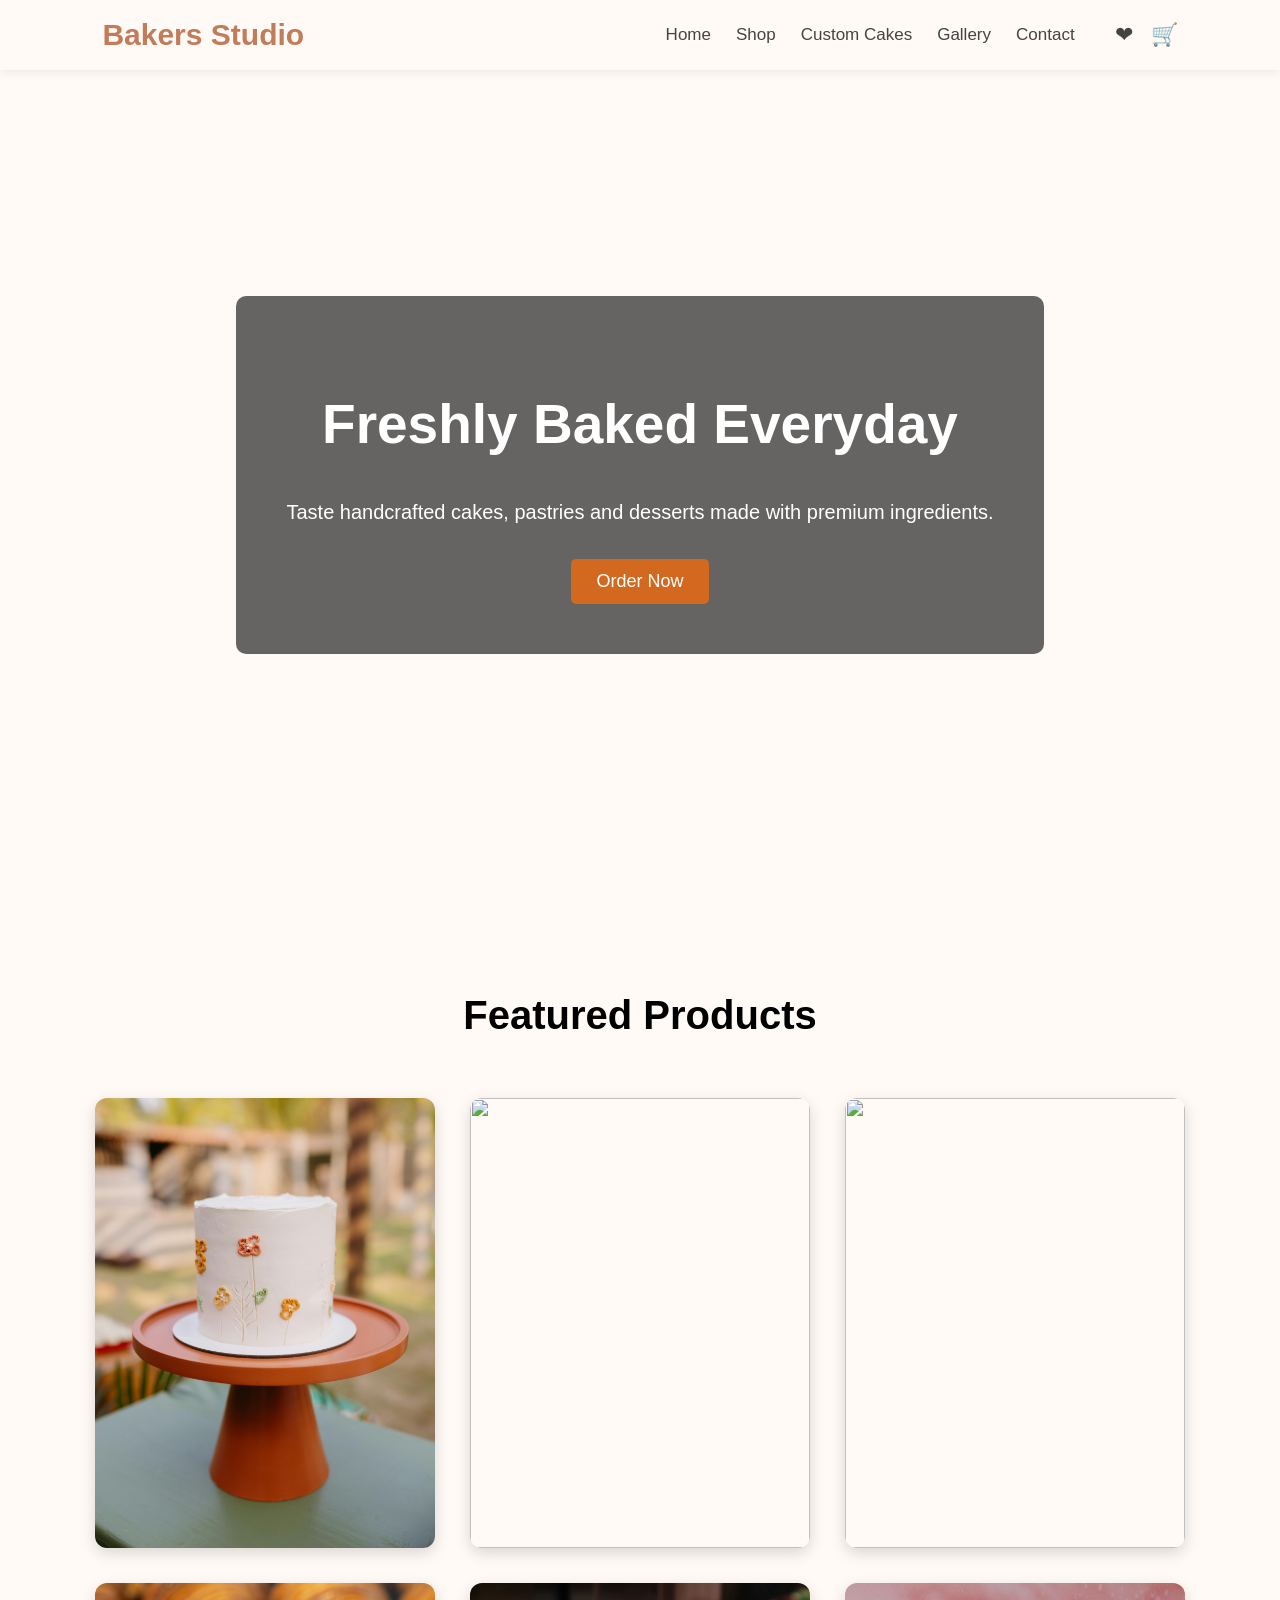
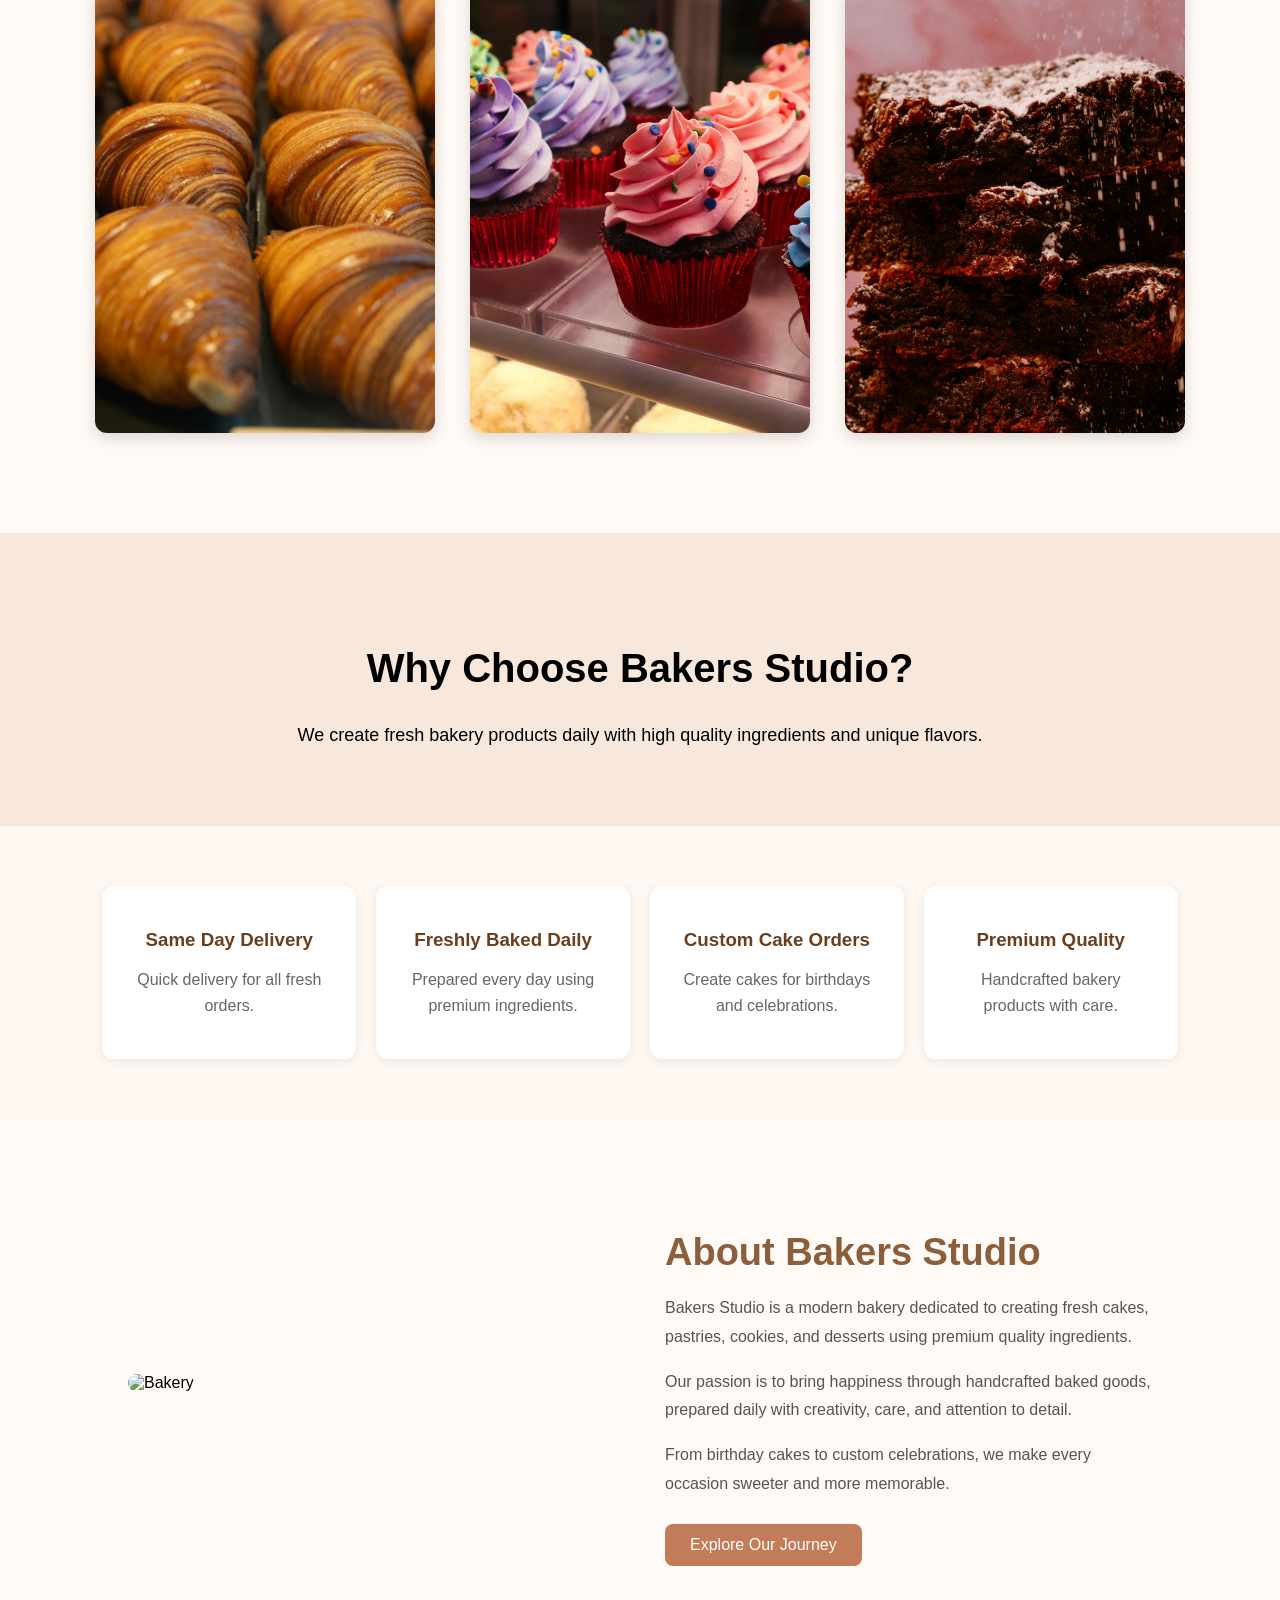
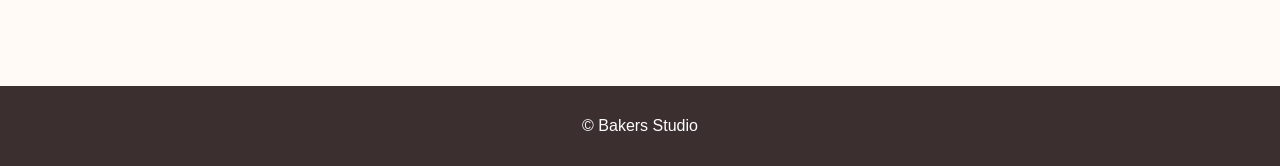
==== BakersStudio/index.html @ e4a7e6db "Move BakersStudio website into BakersStudio subfolder" ====
<!DOCTYPE html>
<html>

<head>
<meta name="viewport" content="width=device-width, initial-scale=1.0">
    <title>Bakers Studio</title>
    <link rel="stylesheet" href="style.css">
    <link rel="stylesheet" href="https://cdnjs.cloudflare.com/ajax/libs/font-awesome/6.5.1/css/all.min.css">
</head>

<body>

<header>

    <div class="logo">
        Bakers Studio
    </div>

    <nav>

        <a href="index.html">Home</a>

        <a href="products.html">Shop</a>

        <a href="customcake.html">Custom Cakes</a>

        <a href="gallery.html">Gallery</a>

        <a href="contact.html">Contact</a>

        <div class="nav-icons">

            <a href="wishlist.html">
                ❤
            </a>

            <a href="cart.html">
                🛒
            </a>

        </div>

    </nav>

</header>

<section class="hero">

    <div class="overlay">

        <h1>Freshly Baked Everyday</h1>

        <p>
            Taste handcrafted cakes, pastries and desserts
            made with premium ingredients.
        </p>

        <a href="contact.html" class="btn">Order Now</a>

    </div>

</section>

<section class="products">

    <h2>Featured Products</h2>

    <div class="product-container">

        <div class="card">
            <img src="images/cake.jpg">
            <h3>Chocolate Cake</h3>
            <p>Soft rich chocolate layered cake.</p>
        </div>

        <div class="card">
            <img src="images/pastry.jpg">
            <h3>Cheese Pastry</h3>
            <p>Fresh creamy cheese pastries.</p>
        </div>

        <div class="card">
            <img src="images/donut.jpg">
            <h3>Classic Donuts</h3>
            <p>Fresh glazed donuts every day.</p>
        </div>

        <div class="card">
            <img src="images/croissant.jpg">
            <h3>Butter Croissant</h3>
            <p>Fresh flaky french croissants.</p>
        </div>

        <div class="card">
            <img src="images/cupcake.jpg">
            <h3>Vanilla Cupcakes</h3>
            <p>Soft cupcakes with creamy frosting.</p>
        </div>

        <div class="card">
            <img src="images/brownie.jpg">
            <h3>Chocolate Brownies</h3>
            <p>Rich fudgy brownies with chocolate chips.</p>
        </div>

    </div>

</section>

<section class="about-section">

    <h2>Why Choose Bakers Studio?</h2>

    <p>
        We create fresh bakery products daily with
        high quality ingredients and unique flavors.
    </p>

</section>

<section class="features">

    <div class="feature-box">
        <h3>Same Day Delivery</h3>
        <p>Quick delivery for all fresh orders.</p>
    </div>

    <div class="feature-box">
        <h3>Freshly Baked Daily</h3>
        <p>Prepared every day using premium ingredients.</p>
    </div>

    <div class="feature-box">
        <h3>Custom Cake Orders</h3>
        <p>Create cakes for birthdays and celebrations.</p>
    </div>

    <div class="feature-box">
        <h3>Premium Quality</h3>
        <p>Handcrafted bakery products with care.</p>
    </div>

</section>

<section class="home-about">

    <div class="home-about-image">
        <img src="images/bakery.jpg" alt="Bakery">
    </div>

    <div class="home-about-content">

        <h2>About Bakers Studio</h2>

        <p>
            Bakers Studio is a modern bakery dedicated to creating fresh cakes,
            pastries, cookies, and desserts using premium quality ingredients.
        </p>

        <p>
            Our passion is to bring happiness through handcrafted baked goods,
            prepared daily with creativity, care, and attention to detail.
        </p>

        <p>
            From birthday cakes to custom celebrations, we make every occasion
            sweeter and more memorable.
        </p>

        <a href="about.html" class="about-btn">
    Explore Our Journey
</a>

    </div>

</section>

<footer>

    <p>© Bakers Studio</p>

</footer>

</body>
</html>
---- BakersStudio/style.css ----
body{
    margin:0;
    font-family:Arial,sans-serif;
    background:#fffaf5;
}

header{
    display:flex;
    justify-content:space-between;
    align-items:center;
    padding:18px 8%;
    background:#fffaf5;
    box-shadow:0 2px 10px rgba(0,0,0,0.08);
    position:sticky;
    top:0;
    z-index:1000;
}

.logo{
    font-size:30px;
    font-weight:bold;
    color:#c27c5a;
}

nav{
    display:flex;
    align-items:center;
    gap:25px;
}

nav a{
    text-decoration:none;
    color:#444;
    font-size:17px;
    font-weight:500;
    transition:0.3s;
}

nav a:hover{
    color:#c27c5a;
}

.nav-icons{
    display:flex;
    align-items:center;
    gap:18px;
    margin-left:15px;
}

.nav-icons a{
    font-size:22px;
}

.nav-icons a:hover{
    transform:scale(1.15);
}

.hero{
    background:url("images/bakery.jpg");
    background-size:cover;
    background-position:center;
    height:90vh;
    display:flex;
    justify-content:center;
    align-items:center;
}

.overlay{
    background:rgba(0,0,0,0.6);
    padding:50px;
    text-align:center;
    color:white;
    border-radius:10px;
}

.overlay h1{
    font-size:55px;
}

.overlay p{
    font-size:20px;
}

.btn{
    display:inline-block;
    padding:12px 25px;
    background:#d2691e;
    color:white;
    text-decoration:none;
    font-size:18px;
    border-radius:5px;
    margin-top:15px;
    transition:0.3s;
}

.btn:hover{
    background:#a0522d;
}

.about-btn{
    display:inline-block;
    margin-top:10px;
    padding:12px 25px;
    background:#c27c5a;
    color:white;
    text-decoration:none;
    border-radius:8px;
    transition:0.3s;
}

.about-btn:hover{
    background:#a86444;
}

.cart-btn{
    background:#6b3f1d;
    color:white;
    border:none;
    padding:10px 15px;
    border-radius:5px;
    cursor:pointer;
    margin-top:10px;
}

.cart-btn:hover{
    background:#8b5a2b;
}

.wish-btn{
    background:#f4f4f4;
    color:#333;
    border:none;
    padding:10px 15px;
    border-radius:5px;
    cursor:pointer;
    margin-top:10px;
    margin-left:5px;
}

.wish-btn:hover{
    background:#ddd;
}

.products{
    padding:80px 40px;
    text-align:center;
}

.products h2{
    font-size:40px;
    margin-bottom:40px;
}

.product-container{
    display:flex;
    justify-content:center;
    gap:35px;
    flex-wrap:wrap;
    padding:20px;
}

.card{
    width:340px;
    height:450px;
    position:relative;
    overflow:hidden;
    border-radius:12px;
    box-shadow:0 5px 15px rgba(0,0,0,0.15);
    cursor:pointer;
    transition:0.4s ease;
}

.card:hover{
    transform:translateY(-15px);
    box-shadow:0 12px 30px rgba(0,0,0,0.2);
}

.card img{
    width:100%;
    height:100%;
    object-fit:cover;
    transition:0.5s;
}

.card-content{
    position:absolute;
    bottom:0;
    left:0;
    width:100%;
    text-align:center;
    color:white;
    padding:25px 20px;
    box-sizing:border-box;
    background:linear-gradient(
        to top,
        rgba(0,0,0,0.75),
        rgba(0,0,0,0.45),
        rgba(0,0,0,0)
    );
}

.card-content h3{
    margin:0 0 10px;
    font-size:22px;
    line-height:1.3;
}

.card-content p{
    margin:0;
    font-size:15px;
    line-height:1.5;
}

.product-hover{
    position:absolute;
    top:0;
    left:0;
    width:100%;
    height:100%;
    background:rgba(75,46,46,0.92);
    color:white;
    display:flex;
    flex-direction:column;
    justify-content:center;
    align-items:center;
    text-align:center;
    opacity:0;
    visibility:hidden;
    transition:0.5s;
    box-sizing:border-box;
    padding:40px 25px;
}

.product-hover h3{
    font-size:30px;
    line-height:1.3;
    margin:0 0 20px;
}

.product-hover p{
    font-size:17px;
    line-height:1.7;
    margin:0;
}

.product-hover span{
    margin-top:25px;
    font-size:28px;
    font-weight:bold;
    color:#ffd27f;
}

.card:hover .product-hover{
    opacity:1;
    visibility:visible;
}

.card:hover img{
    transform:scale(1.1);
}

.home-about{
    display:flex;
    align-items:center;
    justify-content:center;
    gap:50px;
    padding:80px 10%;
    background:#fffaf5;
    flex-wrap:wrap;
}

.home-about-image{
    flex:1;
}

.home-about-image img{
    width:100%;
    max-width:500px;
    border-radius:15px;
}

.home-about-content{
    flex:1;
}

.home-about-content h2{
    font-size:38px;
    margin-bottom:20px;
    color:#8b5e3c;
}

.home-about-content p{
    line-height:1.8;
    margin-bottom:15px;
    color:#555;
}

.features{
    display:grid;
    grid-template-columns:repeat(auto-fit,minmax(220px,1fr));
    gap:20px;
    padding:60px 8%;
    background:#fff7f2;
}

.feature-box{
    background:white;
    padding:25px;
    text-align:center;
    border-radius:12px;
    box-shadow:0 2px 10px rgba(0,0,0,0.08);
    transition:0.3s;
}

.feature-box:hover{
    transform:translateY(-5px);
}

.feature-box h3{
    margin-bottom:10px;
    color:#6b3f1d;
}

.feature-box p{
    color:#666;
    line-height:1.6;
}

footer{
    text-align:center;
    padding:15px;
    background:#3b2f2f;
    color:white;
    margin-top:40px;
}
.about-hero{
    height:300px;
    background:url("images/bakery.jpg") center/cover;
    display:flex;
    justify-content:center;
    align-items:center;
    position:relative;
    color:white;
    text-align:center;
}

.about-overlay{
    background:rgba(0,0,0,0.5);
    width:100%;
    height:100%;
    display:flex;
    flex-direction:column;
    justify-content:center;
}

.about-banner{
    text-align:center;
    padding:80px 10%;
    background:#fff5ef;
}

.about-banner h1{
    font-size:45px;
    margin-bottom:15px;
}

.about-banner p{
    font-size:18px;
    color:#555;
}

.about-content{
    display:flex;
    justify-content:center;
    align-items:center;
    gap:50px;
    padding:80px;
    flex-wrap:wrap;
}

.about-text{
    width:500px;
}

.about-text h2{
    font-size:40px;
    color:#4b2e2e;
}

.about-text p{
    font-size:18px;
    line-height:1.8;
    color:#555;
}

.about-image img{
    width:500px;
    border-radius:10px;
    box-shadow:0 5px 15px rgba(0,0,0,0.2);
}

.about-section{
    padding:80px;
    text-align:center;
    background:#f8e8dc;
}

.about-section h2{
    font-size:40px;
}

.about-section p{
    font-size:18px;
    width:70%;
    margin:auto;
}

.journey-section{
    display:flex;
    align-items:center;
    justify-content:center;
    gap:50px;
    padding:80px 10%;
    flex-wrap:wrap;
}

.journey-text{
    flex:1;
    min-width:300px;
}

.journey-text h2{
    color:#c27c5a;
    font-size:32px;
    margin-bottom:20px;
}

.journey-text p{
    font-size:17px;
    line-height:1.8;
    color:#555;
    margin-bottom:15px;
}

.journey-image{
    flex:1;
    min-width:300px;
    text-align:center;
}

.journey-image img{
    width:100%;
    max-width:450px;
    height:350px;
    object-fit:cover;
    border-radius:15px;
    box-shadow:0 4px 15px rgba(0,0,0,0.15);
}

.mission{
    padding:40px 10%;
    text-align:center;
}

.mission h2{
    font-size:32px;
    margin-bottom:20px;
}

.mission p{
    max-width:900px;
    margin:auto;
    line-height:1.8;
    font-size:18px;
}

.mission-section{
    text-align:center;
    padding:70px 10%;
    background:#fffaf5;
}

.mission-section h2{
    margin-bottom:20px;
}

.special{
    text-align:center;
    padding:70px 8%;
}

.special h2{
    color:#c27c5a;
    font-size:32px;
    margin-bottom:20px;
}

.special > p{
    max-width:800px;
    margin:0 auto 40px;
    line-height:1.8;
    color:#555;
}

.special-section{
    padding:80px 10%;
    text-align:center;
}

.special-container{
    display:flex;
    justify-content:center;
    gap:25px;
    flex-wrap:wrap;
    margin-top:40px;
}
.special-card{
    width:280px;
    background:white;
    padding:25px;
    border-radius:15px;
    box-shadow:0 4px 12px rgba(0,0,0,0.1);
    transition:0.4s ease;
}

.special-card:hover{
    transform:translateY(-15px);
    box-shadow:0 10px 25px rgba(0,0,0,0.2);
}

.special-card h3{
    color:#c27c5a;
    margin-bottom:10px;
    transition:0.3s ease;
}
.special-card:hover h3{
    color:#a86444;
}
.special-card p{
    color:#555;
    line-height:1.6;
}

.stats-section{
    display:flex;
    justify-content:center;
    gap:30px;
    flex-wrap:wrap;
    padding:70px 10%;
    background:#fff5ef;
}

.stat-box{
    text-align:center;
}

.stat-box h2{
    color:#c27c5a;
    font-size:40px;
}

.team-section{
    padding:80px 10%;
    text-align:center;
}

.team-container{
    display:flex;
    justify-content:center;
    gap:30px;
    flex-wrap:wrap;
    margin-top:40px;
}

.team-card{
    width:250px;
    transition:0.4s ease;
}

.team-card:hover{
    transform:translateY(-15px);
}

.team-card img{
    width:100%;
    height:280px;
    object-fit:cover;
    border-radius:12px;
    transition:0.4s ease;
}

.team-card:hover img{
    box-shadow:0 10px 25px rgba(0,0,0,0.2);
}

.team-card h3{
    margin-top:15px;
}

.gallery-banner{
    text-align:center;
    padding:60px;
    background:#f8e8dc;
}

.gallery-banner h1{
    font-size:50px;
    color:#4b2e2e;
}

.gallery-banner p{
    font-size:18px;
    color:#555;
}

.gallery-container{
    display:grid;
    grid-template-columns:repeat(auto-fit,minmax(300px,1fr));
    gap:25px;
    padding:60px;
}

.gallery-item{
    overflow:hidden;
    border-radius:10px;
    box-shadow:0 5px 15px rgba(0,0,0,0.1);
}

.gallery-item img{
    width:100%;
    height:300px;
    object-fit:cover;
    transition:0.4s;
}

.gallery-item img:hover{
    transform:scale(1.08);
}

.contact-banner{
    text-align:center;
    padding:60px;
    background:#f8e8dc;
}

.contact-banner h1{
    font-size:50px;
    color:#4b2e2e;
}

.contact-banner p{
    font-size:18px;
    color:#555;
}

.contact-container{
    display:flex;
    justify-content:center;
    gap:60px;
    padding:80px;
    flex-wrap:wrap;
}

.contact-info{
    width:400px;
}

.contact-info h2{
    font-size:35px;
    color:#4b2e2e;
}

.contact-info p{
    font-size:18px;
    color:#555;
    line-height:1.8;
}

.contact-form{
    width:450px;
}

.contact-form h2{
    font-size:35px;
    color:#4b2e2e;
}

.contact-form form{
    display:flex;
    flex-direction:column;
}

.contact-form input,
.contact-form textarea{
    margin-bottom:20px;
    padding:15px;
    font-size:16px;
    border:1px solid #ccc;
    border-radius:5px;
}

.contact-form textarea{
    height:150px;
}

.contact-form button{
    padding:15px;
    border:none;
    background:#a0522d;
    color:white;
    font-size:18px;
    border-radius:5px;
    cursor:pointer;
}

.success-message{
    display:none;
    margin-top:15px;
    color:green;
    font-weight:bold;
    font-size:16px;
}

.search-box{
    text-align:center;
    margin:20px 0 10px;
}

.search-box input{
    width:260px;
    padding:10px;
    border:1px solid #ccc;
    border-radius:25px;
}

.filter-buttons{
    text-align:center;
    margin-bottom:30px;
}

.filter-buttons button{
    padding:10px 18px;
    margin:5px;
    border:none;
    border-radius:20px;
    cursor:pointer;
    background:#6b3f1d;
    color:white;
    font-weight:600;
    transition:0.3s;
}

.filter-buttons button:hover{
    background:#8b5a2b;
}

.product-count{
    text-align:center;
    font-size:14px;
    color:#777;
    margin:10px 0 20px;
}

.best-sellers{
    margin-top:20px;
    text-align:center;
}

.best-sellers h2{
    margin-bottom:30px;
}

.best-sellers .product-container{
    display:flex;
    justify-content:center;
    gap:20px;
    flex-wrap:wrap;
}
.best-card{
    width:250px;
    background:white;
    border-radius:10px;
    overflow:hidden;
    box-shadow:0 2px 10px rgba(0,0,0,0.1);
    transition:0.4s ease;
}

.best-card:hover{
    transform:translateY(-15px);
    box-shadow:0 10px 25px rgba(0,0,0,0.2);
}

.best-card img{
    width:100%;
    height:220px;
    object-fit:cover;
}

.best-card h3{
    padding-top:10px;
}

.best-card p{
    padding-bottom:15px;
}

.all-products-title{
    text-align:center;
    margin:40px 0 20px;
}

.custom-cake-banner{
    text-align:center;
    padding:80px 20px;
    background:#f8e8dc;
}

.custom-cake-banner h1{
    margin-bottom:15px;
    color:#6b3f1d;
}

.custom-cake-container{
    display:grid;
    grid-template-columns:1fr 1fr;
    gap:40px;
    padding:60px 8%;
    align-items:center;
}

.custom-banner{
    background:url("images/customcakebanner.jpg");
    background-size:cover;
    background-position:center;
    height:400px;
    display:flex;
    flex-direction:column;
    justify-content:center;
    align-items:center;
    text-align:center;
    color:white;
}

.custom-banner h1{
    font-size:50px;
    margin-bottom:15px;
}

.custom-banner p{
    font-size:20px;
    width:60%;
}

.cake-form-section{
    padding:60px 10%;
    text-align:center;
}

.cake-form-section h2{
    margin-bottom:30px;
    font-size:35px;
}

.cake-form{
    background:white;
    max-width:700px;
    margin:auto;
    padding:30px;
    display:flex;
    flex-direction:column;
    gap:15px;
    border-radius:12px;
    box-shadow:0 2px 10px rgba(0,0,0,0.1);
}

.cake-form h2{
    margin-bottom:20px;
    color:#6b3f1d;
}

.cake-form label{
    display:block;
    margin-top:15px;
    margin-bottom:5px;
    font-weight:bold;
}

.cake-form input,
.cake-form select,
.cake-form textarea{
    padding:15px;
    border:1px solid #ddd;
    border-radius:8px;
    font-size:16px;
}

.cake-form textarea{
    height:120px;
    resize:none;
}

.cake-form button{
    width:100%;
    margin-top:20px;
    padding:15px;
    border:none;
    border-radius:8px;
    background:#8b5e3c;
    color:white;
    font-size:18px;
    cursor:pointer;
    transition:0.3s;
}

.cake-form button:hover{
    background:#6f472c;
}

.cake-preview img{
    width:100%;
    border-radius:12px;
}

.cake-preview h3{
    margin-top:20px;
    color:#6b3f1d;
}

.cake-preview p{
    margin-top:10px;
    line-height:1.7;
}

.cake-preview ul{
    margin-top:15px;
    padding-left:20px;
}

.cake-preview li{
    margin-bottom:8px;
}

.cake-gallery{
    padding:60px 10%;
    text-align:center;
}

.cake-gallery h2{
    margin-bottom:30px;
    font-size:35px;
}

.cake-gallery-container{
    display:grid;
    grid-template-columns:repeat(auto-fit,minmax(250px,1fr));
    gap:25px;
}
.cake-item{
    background:white;
    border-radius:10px;
    overflow:hidden;
    box-shadow:0 2px 10px rgba(0,0,0,0.1);
    transition:0.4s ease;
}

.cake-item:hover{
    transform:translateY(-15px);
    box-shadow:0 10px 25px rgba(0,0,0,0.2);
}

.cake-item img{
    width:100%;
    height:280px;
    object-fit:cover;
}

.cake-item h3{
    padding:15px;
}

.cake-features{
    padding:60px 10%;
    text-align:center;
}

.cake-features h2{
    margin-bottom:30px;
    font-size:35px;
}

.feature-boxes{
    display:grid;
    grid-template-columns:repeat(auto-fit,minmax(250px,1fr));
    gap:25px;
}

.feature{
    background:#fff5ee;
    padding:30px;
    border-radius:10px;
}

.feature h3{
    margin-bottom:15px;
}

.feature p{
    color:#555;
}

.phone-group{
    display:flex;
    gap:10px;
    width:100%;
}

.phone-group select{
    width:90px;
    padding:15px 10px;
    border:1px solid #ddd;
    border-radius:8px;
    font-size:16px;
    background:white;
    cursor:pointer;
}

.phone-group input{
    flex:1;
    padding:15px;
    border:1px solid #ddd;
    border-radius:8px;
    font-size:16px;
}

.wishlist-page{
    padding:60px 8%;
    text-align:center;
}

.wishlist-page h1{
    margin-bottom:40px;
    color:#c27c5a;
}

.wishlist-container{
    display:flex;
    flex-wrap:wrap;
    justify-content:center;
    gap:30px;
}

.wishlist-card{
    width:280px;
    background:white;
    border-radius:12px;
    overflow:hidden;
    box-shadow:0 0 15px rgba(0,0,0,0.08);
    padding-bottom:20px;
}

.wishlist-card img{
    width:100%;
    height:220px;
    object-fit:cover;
}

.wishlist-card h3{
    margin:15px 0 10px;
}

.wishlist-card p{
    margin-bottom:15px;
    font-weight:bold;
}

.wishlist-card button{
    padding:10px 18px;
    border:none;
    border-radius:6px;
    cursor:pointer;
    margin:5px;
}

.remove-btn{
    background:#e74c3c;
    color:white;
}

.cart-page{
    padding:60px 8%;
    text-align:center;
}

.cart-page h1{
    margin-bottom:40px;
    color:#c27c5a;
}

.cart-container{
    display:flex;
    flex-wrap:wrap;
    justify-content:center;
    gap:30px;
}

.cart-card{
    width:280px;
    background:white;
    border-radius:12px;
    overflow:hidden;
    box-shadow:0 0 15px rgba(0,0,0,0.08);
    padding-bottom:20px;
}

.cart-card img{
    width:100%;
    height:220px;
    object-fit:cover;
}

.cart-card h3{
    margin:15px 0 10px;
}

.cart-card p{
    font-size:18px;
    font-weight:bold;
    margin-bottom:15px;
}

.cart-total{
    margin-top:40px;
}

.checkout-btn{
    background:#c27c5a;
    color:white;
    border:none;
    padding:12px 25px;
    border-radius:8px;
    cursor:pointer;
    font-size:16px;
}

.checkout-btn:hover{
    opacity:0.9;
}

.quantity-box{
    display:flex;
    justify-content:center;
    align-items:center;
    gap:15px;
    margin:15px 0;
}

.quantity-box button{
    width:35px;
    height:35px;
    border:none;
    border-radius:50%;
    background:#c27c5a;
    color:white;
    font-size:18px;
    cursor:pointer;
}

.quantity-box span{
    font-size:18px;
    font-weight:bold;
}

.cart-section{
    padding:60px 8%;
    text-align:center;
}

.cart-section table{
    width:100%;
    border-collapse:collapse;
    margin:30px 0;
}

.cart-section th,
.cart-section td{
    border:1px solid #ddd;
    padding:15px;
}

.cart-section th{
    background:#6b3f1d;
    color:white;
}

.checkout-page{
    min-height:100vh;
    padding:50px 20px;
    background:#fff7f0;
    text-align:center;
}

.checkout-page h1{
    font-size:34px;
    margin-bottom:20px;
    color:#3b2f2f;
}

#checkoutForm{
    max-width:500px;
    margin:20px auto;
    background:white;
    padding:25px;
    border-radius:15px;
    box-shadow:0 5px 15px rgba(0,0,0,0.1);
    display:flex;
    flex-direction:column;
    gap:15px;
}

#checkoutForm input,
#checkoutForm textarea{
    padding:12px;
    border:1px solid #ddd;
    border-radius:10px;
    font-size:14px;
    outline:none;
    transition:0.3s;
}

#checkoutForm input:focus,
#checkoutForm textarea:focus{
    border-color:#ff8c42;
    box-shadow:0 0 5px rgba(255,140,66,0.3);
}

#checkoutForm textarea{
    resize:none;
    height:90px;
}

#checkoutForm button{
    background:#ff8c42;
    color:white;
    border:none;
    padding:12px;
    font-size:16px;
    border-radius:10px;
    cursor:pointer;
    transition:0.3s;
}

#checkoutForm button:hover{
    background:#e6762f;
}

#successMessage{
    margin-top:20px;
    color:green;
    font-size:18px;
    font-weight:bold;
    background:#eaffea;
    padding:10px 15px;
    border-radius:10px;
    border:1px solid #b7f5b7;
}

.order-summary{
    max-width:500px;
    margin:20px auto;
    background:white;
    padding:25px;
    border-radius:15px;
    box-shadow:0 5px 15px rgba(0,0,0,0.1);
}

.order-summary h3{
    margin-bottom:10px;
}

#cartItems p{
    margin:5px 0;
    color:#444;
}

.summary-box{
    margin-top:10px;
    padding:10px;
    background:#fff7f0;
    border-radius:10px;
}

@media(max-width:768px){

    nav{
        flex-direction:column;
        gap:15px;
    }

    .custom-cake-container{
        grid-template-columns:1fr;
    }

    .gallery-container{
        grid-template-columns:1fr;
    }

    .wishlist-container{
        grid-template-columns:1fr;
    }

    .cart-container{
        grid-template-columns:1fr;
    }

    .card,
    .wishlist-card,
    .cart-card,
    .best-card{
        width:100%;
    }

    .hero h1{
        font-size:32px;
    }

    .hero p{
        font-size:16px;
    }

    .filter-buttons{
        flex-wrap:wrap;
    }

    .contact-container{
        flex-direction:column;
    }

    form{
        width:100%;
    }

    .search-box input{
        width:90%;
    }
}

@media screen and (max-width:768px){

    header{
        flex-direction:column;
        padding:15px;
    }

    nav{
        flex-wrap:wrap;
        justify-content:center;
        gap:15px;
        margin-top:15px;
    }

    .nav-icons{
        margin-left:0;
    }

    .hero{
        height:70vh;
    }

    .overlay{
        padding:25px;
        width:85%;
    }

    .overlay h1{
        font-size:32px;
    }

    .overlay p{
        font-size:16px;
    }

    .products h2,
    .gallery-banner h1,
    .contact-banner h1,
    .about-banner h1,
    .custom-banner h1{
        font-size:32px;
    }

    .card,
    .best-card,
    .wishlist-card,
    .cart-card{
        width:100%;
        max-width:350px;
    }

    .product-container,
    .wishlist-container,
    .cart-container,
    .team-container,
    .special-container{
        gap:20px;
    }

    .about-content,
    .home-about,
    .journey-section,
    .contact-container{
        flex-direction:column;
        padding:40px 20px;
        text-align:center;
    }

    .about-text,
    .contact-info,
    .contact-form{
        width:100%;
    }

    .about-image img,
    .journey-image img{
        width:100%;
        max-width:100%;
    }

    .custom-cake-container{
        grid-template-columns:1fr;
    }

    .gallery-container{
        grid-template-columns:1fr;
        padding:30px 20px;
    }

    .cake-gallery-container{
        grid-template-columns:1fr;
    }

    .feature-boxes{
        grid-template-columns:1fr;
    }

    .features{
        grid-template-columns:1fr;
    }

    .stats-section{
        flex-direction:column;
    }

    .phone-group{
        flex-direction:column;
    }

    .phone-group select{
        width:100%;
    }

    .search-box input{
        width:90%;
    }

    .custom-banner p{
        width:90%;
        font-size:16px;
    }

    .cake-form{
        padding:20px;
    }

    .cart-section{
        overflow-x:auto;
    }

    .cart-section table{
        min-width:600px;
    }

    .order-summary{
        width:90%;
    }

    #checkoutForm{
        width:90%;
    }

    .team-card{
        width:100%;
        max-width:300px;
    }
}

@media screen and (max-width:480px){

    .overlay h1{
        font-size:26px;
    }

    .overlay p{
        font-size:14px;
    }

    .logo{
        font-size:24px;
    }

    nav a{
        font-size:15px;
    }

    .gallery-banner h1,
    .contact-banner h1,
    .about-banner h1,
    .custom-banner h1{
        font-size:28px;
    }

    .products h2,
    .about-text h2,
    .contact-info h2,
    .contact-form h2,
    .cake-form-section h2,
    .cake-gallery h2,
    .cake-features h2{
        font-size:26px;
    }

    .btn,
    .cart-btn,
    .wish-btn,
    .checkout-btn{
        width:100%;
    }

    .gallery-item img{
        height:220px;
    }

    .team-card img{
        height:250px;
    }

    .card{
        height:400px;
    }
}
.checkout-item{
    display:flex;
    flex-direction:row;
    align-items:center;
    gap:20px;
    background:white;
    padding:20px;
    margin-bottom:20px;
    border-radius:15px;
    box-shadow:0 5px 15px rgba(0,0,0,0.1);
}

.checkout-item img{
    width:100px;
    height:100px;
    object-fit:cover;
    border-radius:12px;
    flex-shrink:0;
}

.checkout-details{
    flex:1;
    text-align:left;
}

.checkout-details h4{
    margin-bottom:10px;
    color:#4b2e2e;
}

.checkout-details p{
    margin:5px 0;
}
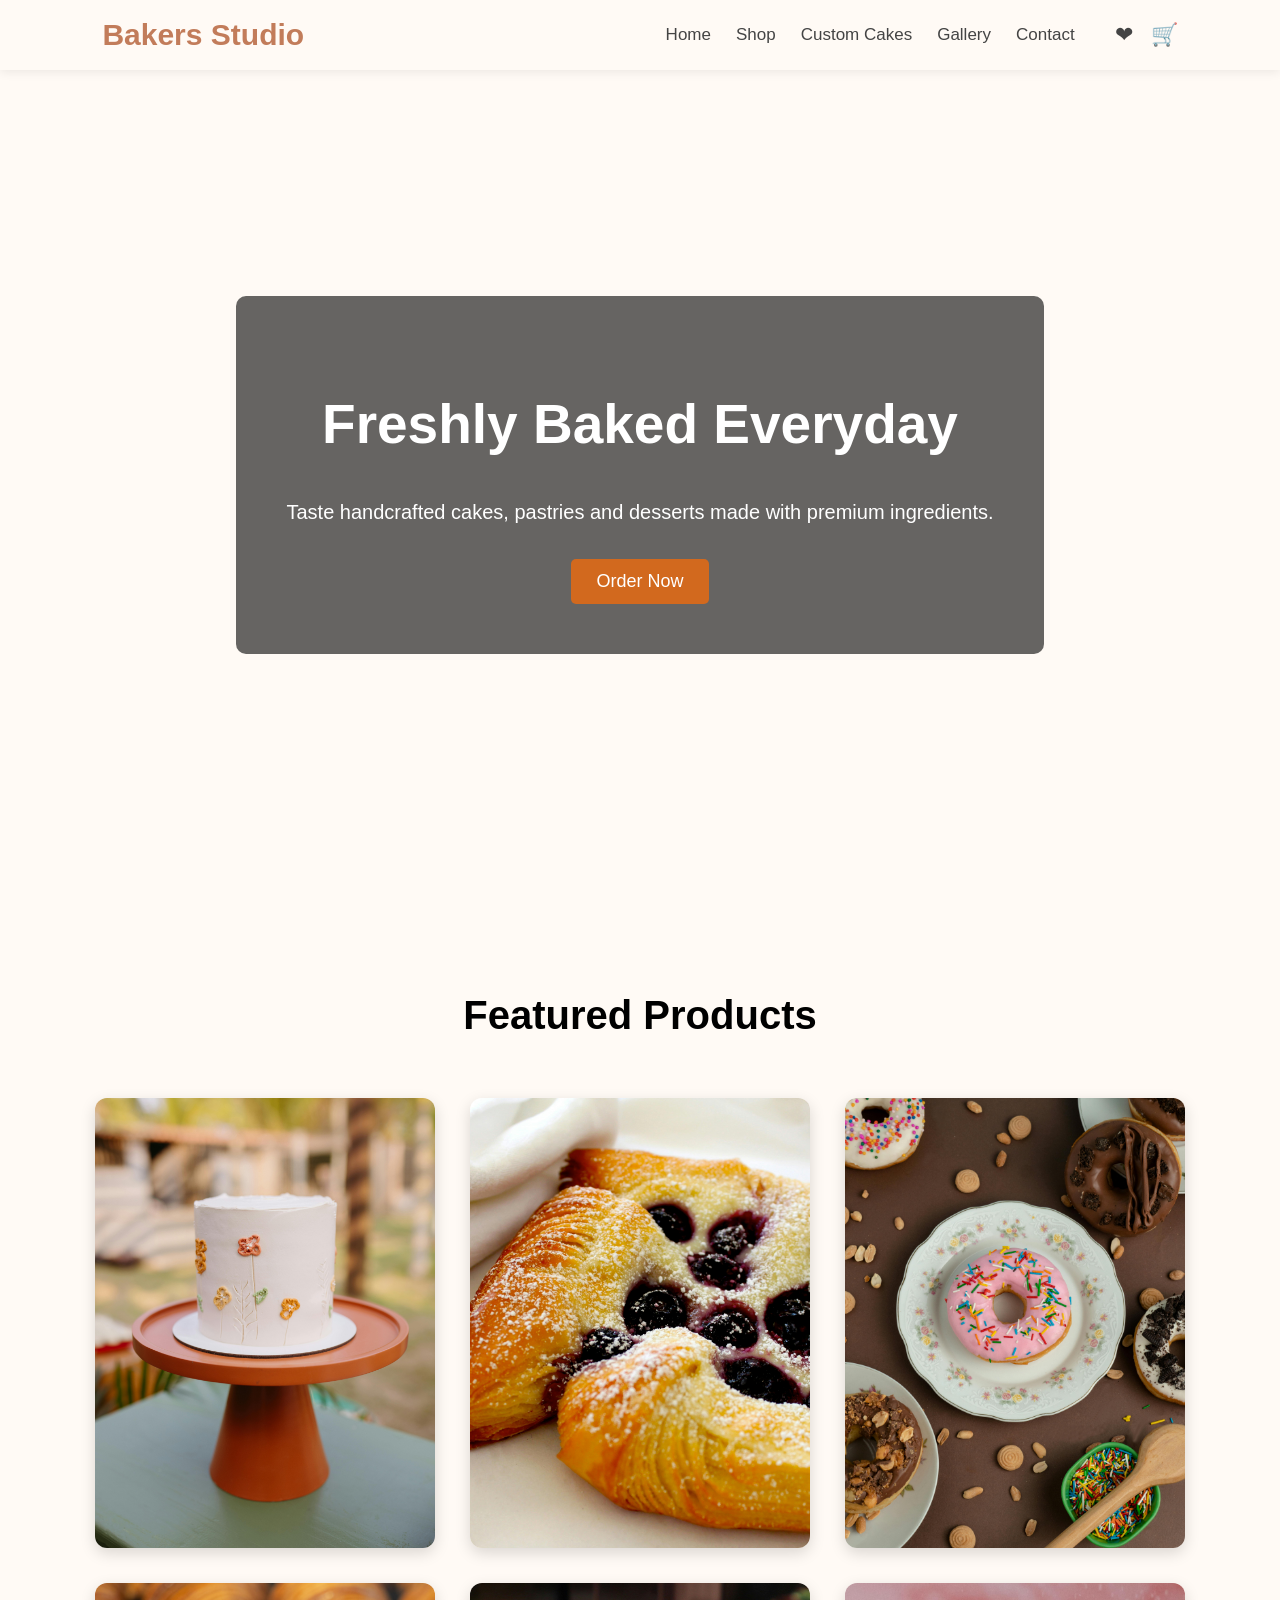
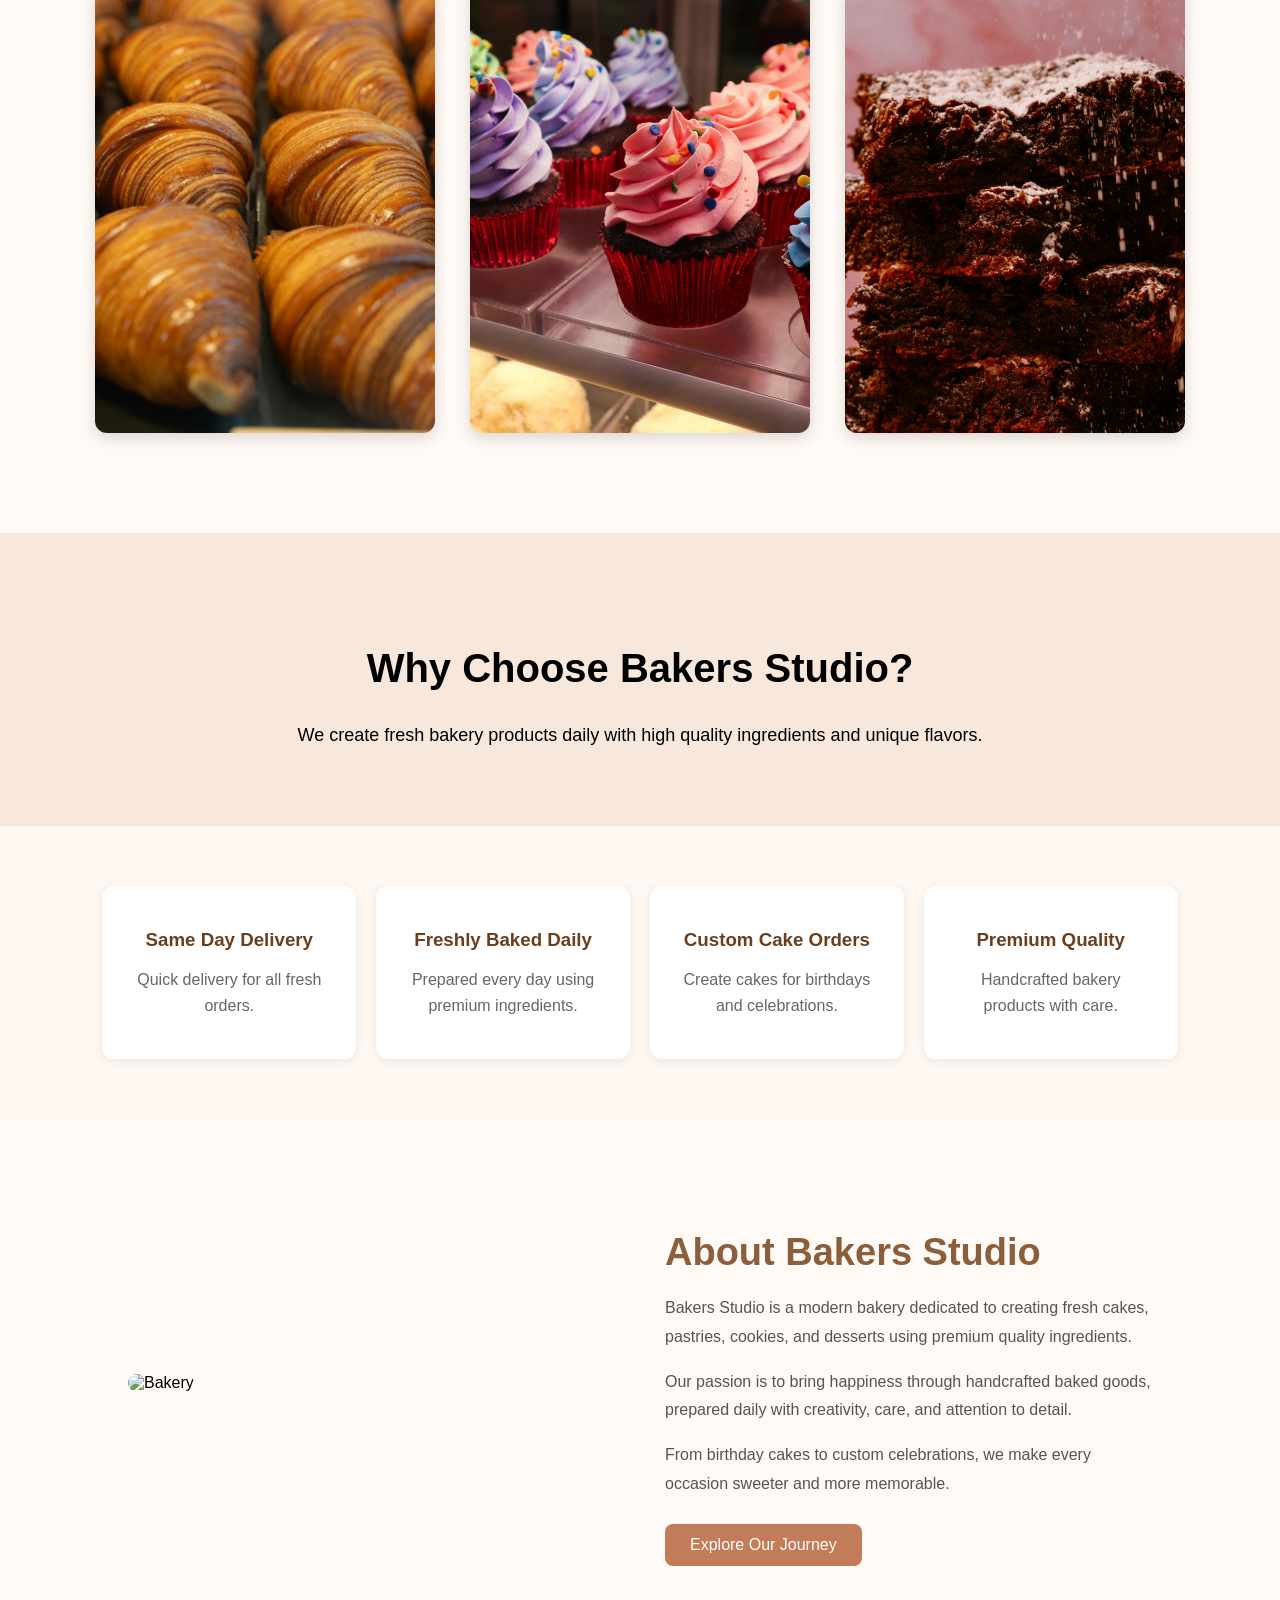
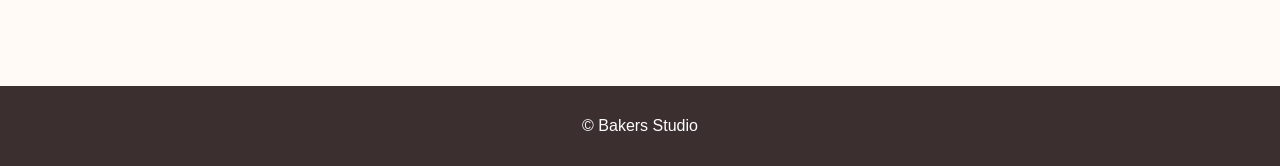
==== commit d0064d93: "Fix case-sensitive asset paths for BakersStudio and Portfolio" ====
--- a/BakersStudio/index.html
+++ b/BakersStudio/index.html
@@ -74,13 +74,13 @@
         </div>
 
         <div class="card">
-            <img src="images/pastry.jpg">
+            <img src="images/Pastry.jpg">
             <h3>Cheese Pastry</h3>
             <p>Fresh creamy cheese pastries.</p>
         </div>
 
         <div class="card">
-            <img src="images/donut.jpg">
+            <img src="images/Donut.jpg">
             <h3>Classic Donuts</h3>
             <p>Fresh glazed donuts every day.</p>
         </div>
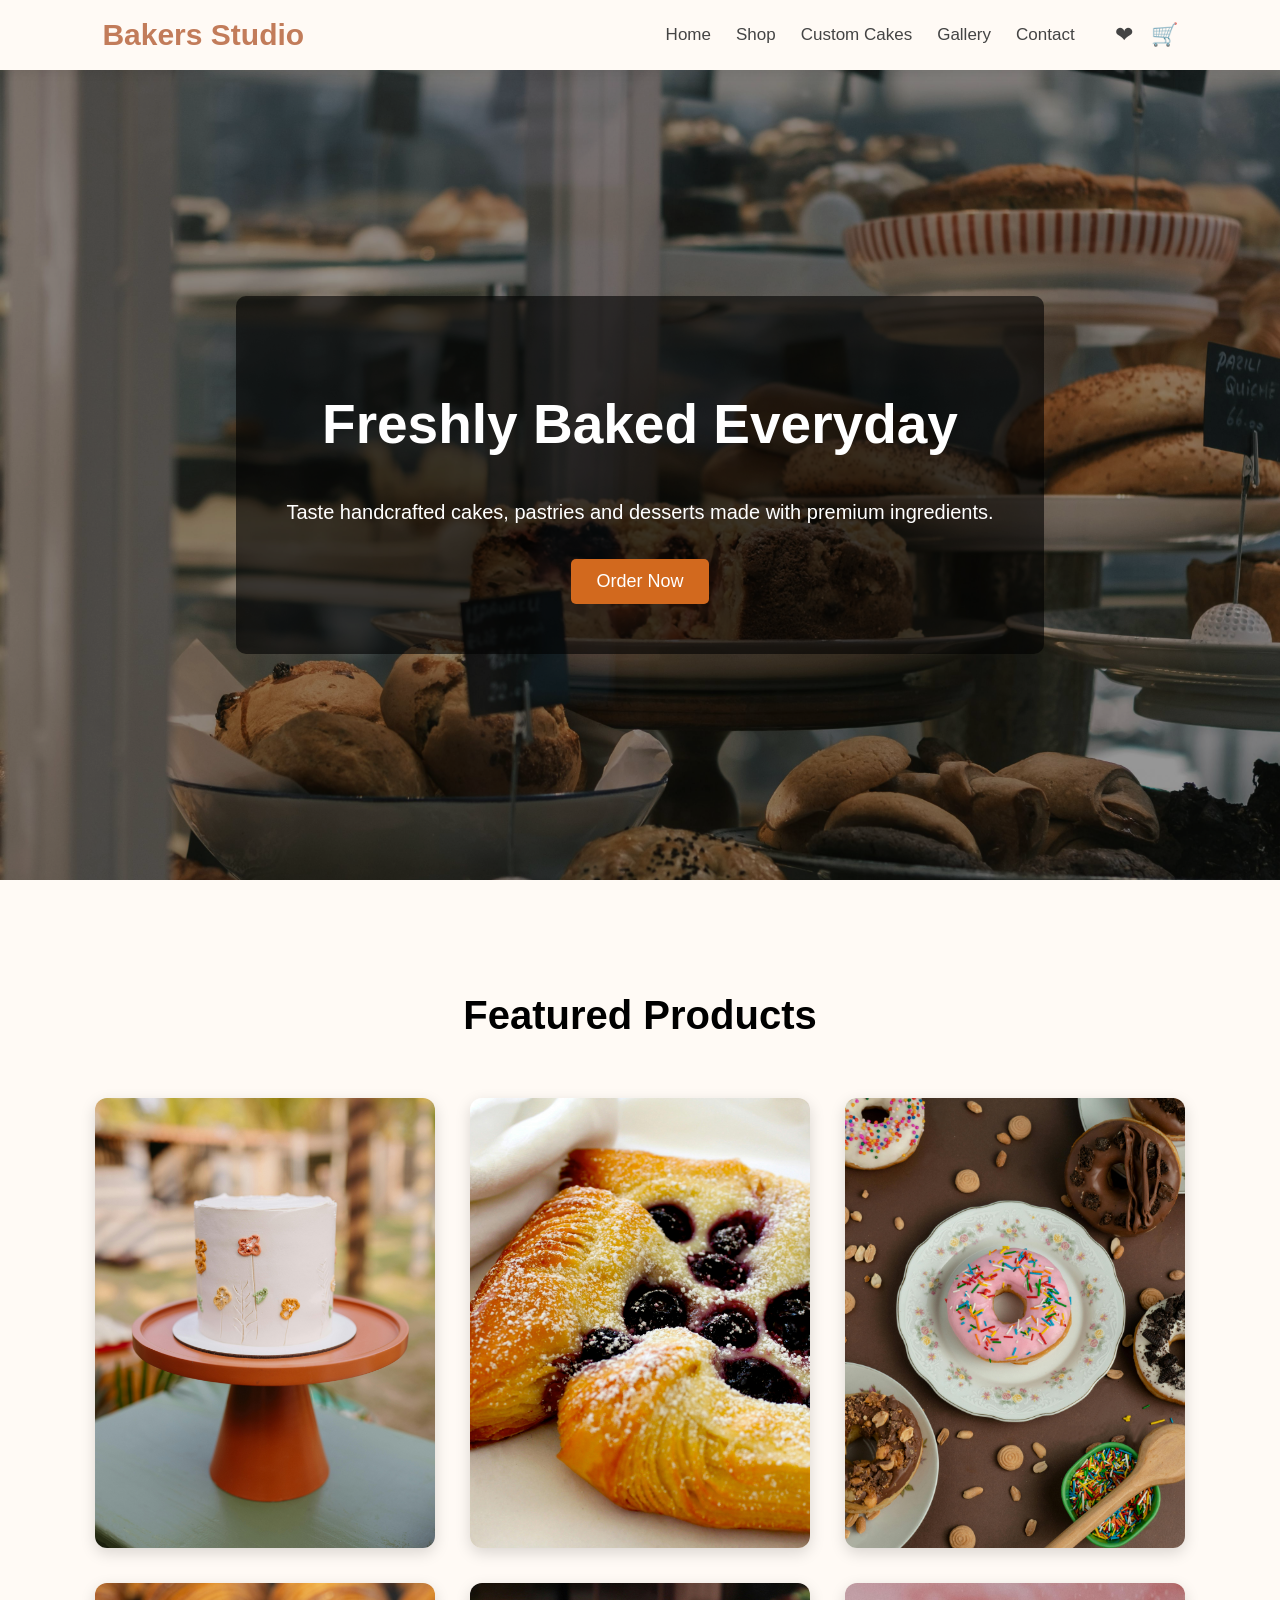
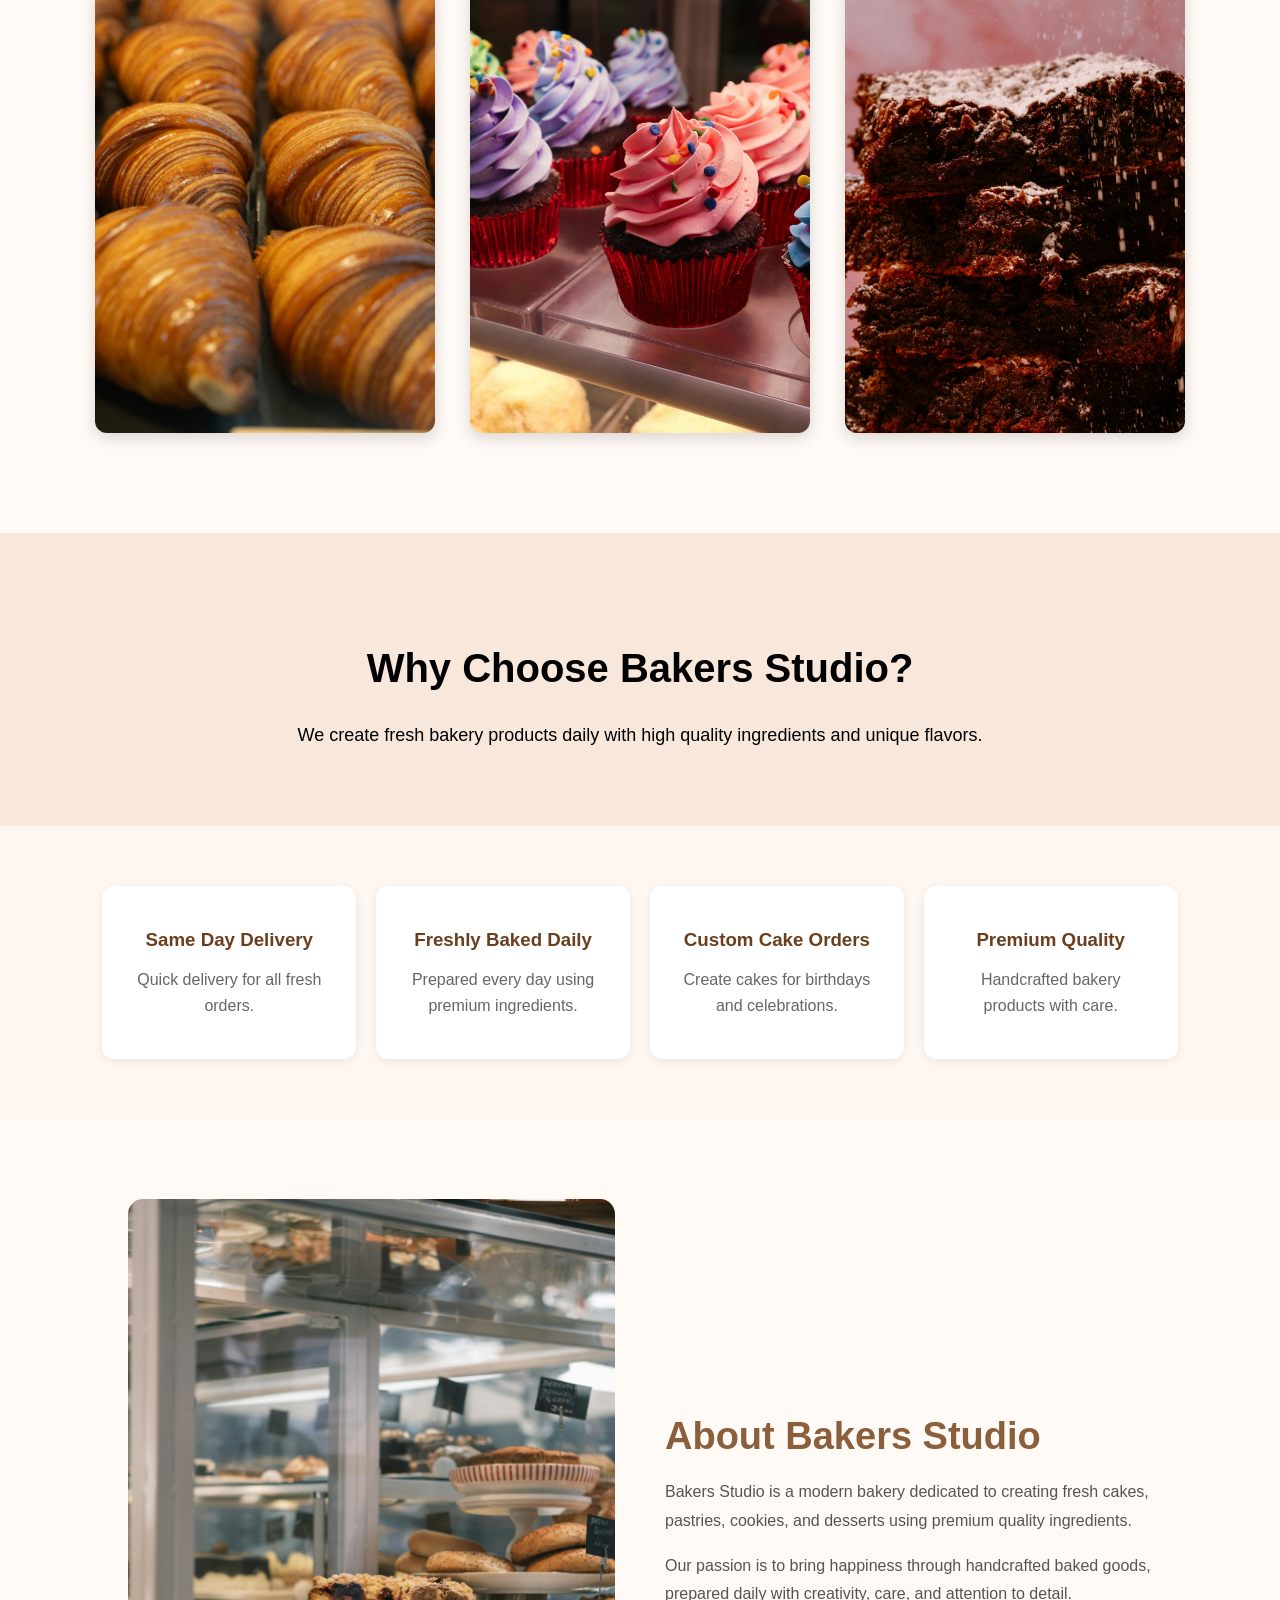
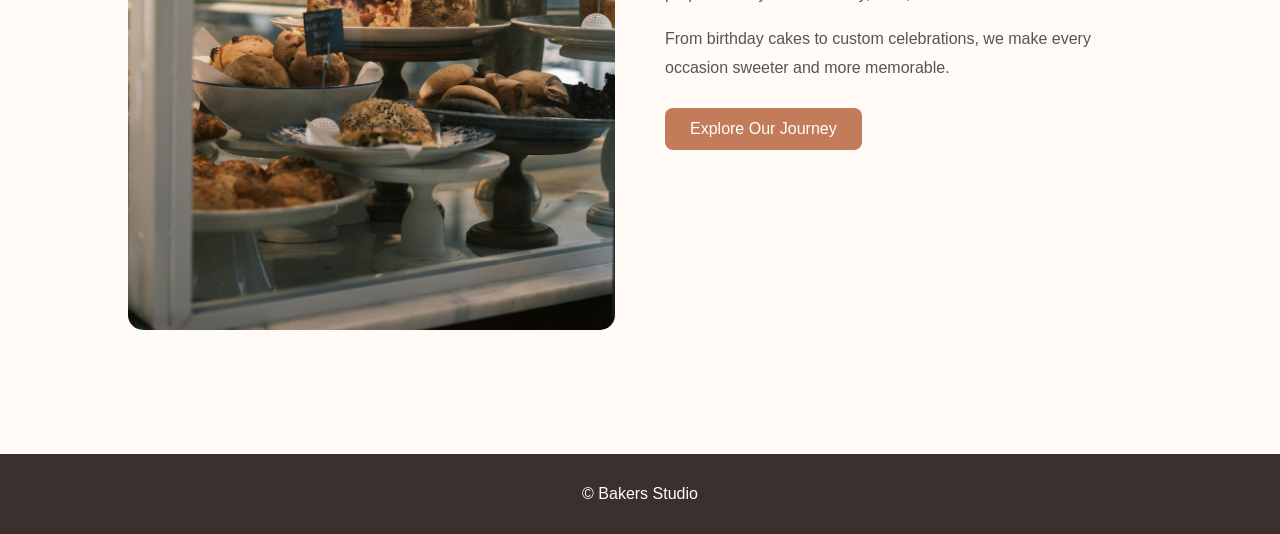
==== commit 5015c2d9: "Update: CSS, about page, index and new images for deployment" ====
--- a/BakersStudio/index.html
+++ b/BakersStudio/index.html
@@ -145,7 +145,7 @@
 <section class="home-about">
 
     <div class="home-about-image">
-        <img src="images/bakery.jpg" alt="Bakery">
+        <img src="images/about.jpg" alt="Bakery">
     </div>
 
     <div class="home-about-content">
--- a/BakersStudio/style.css
+++ b/BakersStudio/style.css
@@ -1575,7 +1575,31 @@
     margin-bottom:10px;
     color:#4b2e2e;
 }
-
+.hero {
+    position: relative;
+    background-image: url("images/banner.jpg");
+    background-size: cover;
+    background-position: center;
+    background-repeat: no-repeat;
+}
+
+/* dark layer */
+.hero::before {
+    content: "";
+    position: absolute;
+    top: 0;
+    left: 0;
+    width: 100%;
+    height: 100%;
+    background: rgba(0,0,0,0.4);
+}
+
+/* keep text above overlay */
+.hero .overlay {
+    position: relative;
+    z-index: 1;
+}
 .checkout-details p{
     margin:5px 0;
-}+}
+
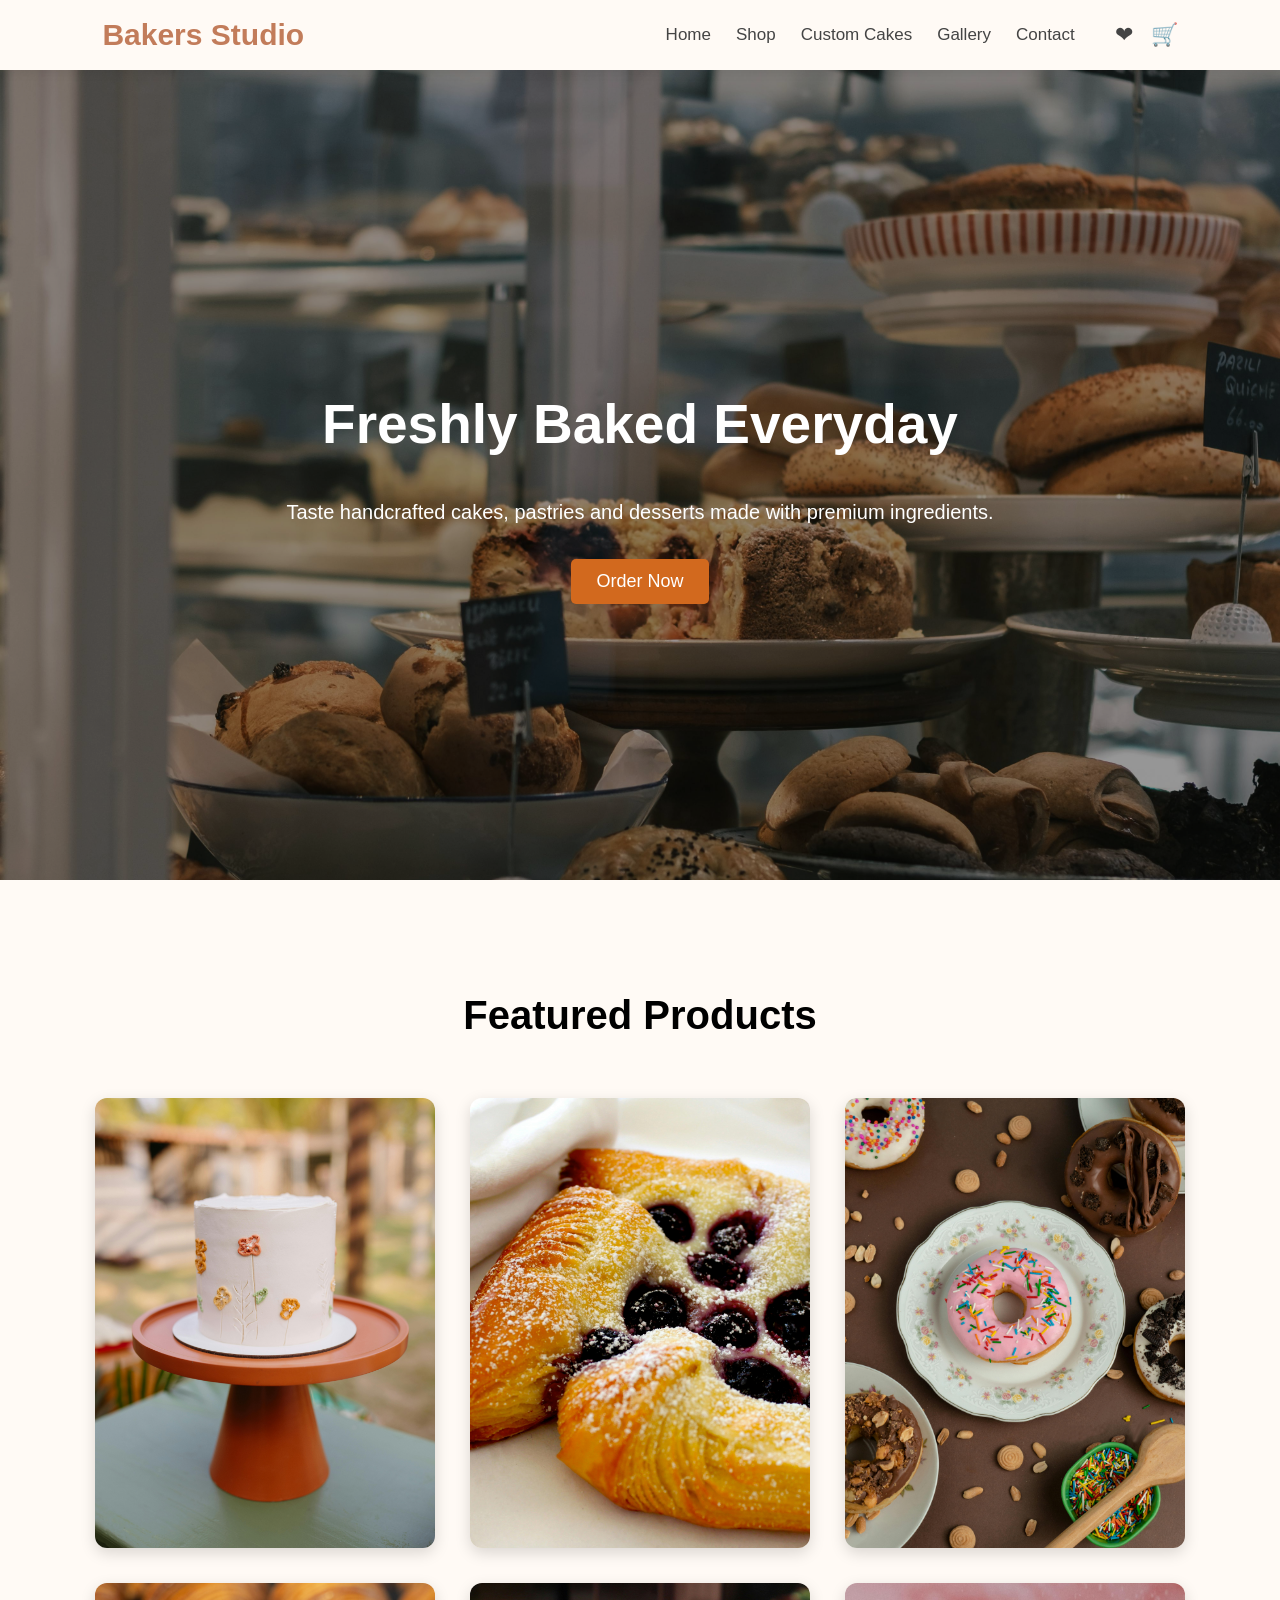
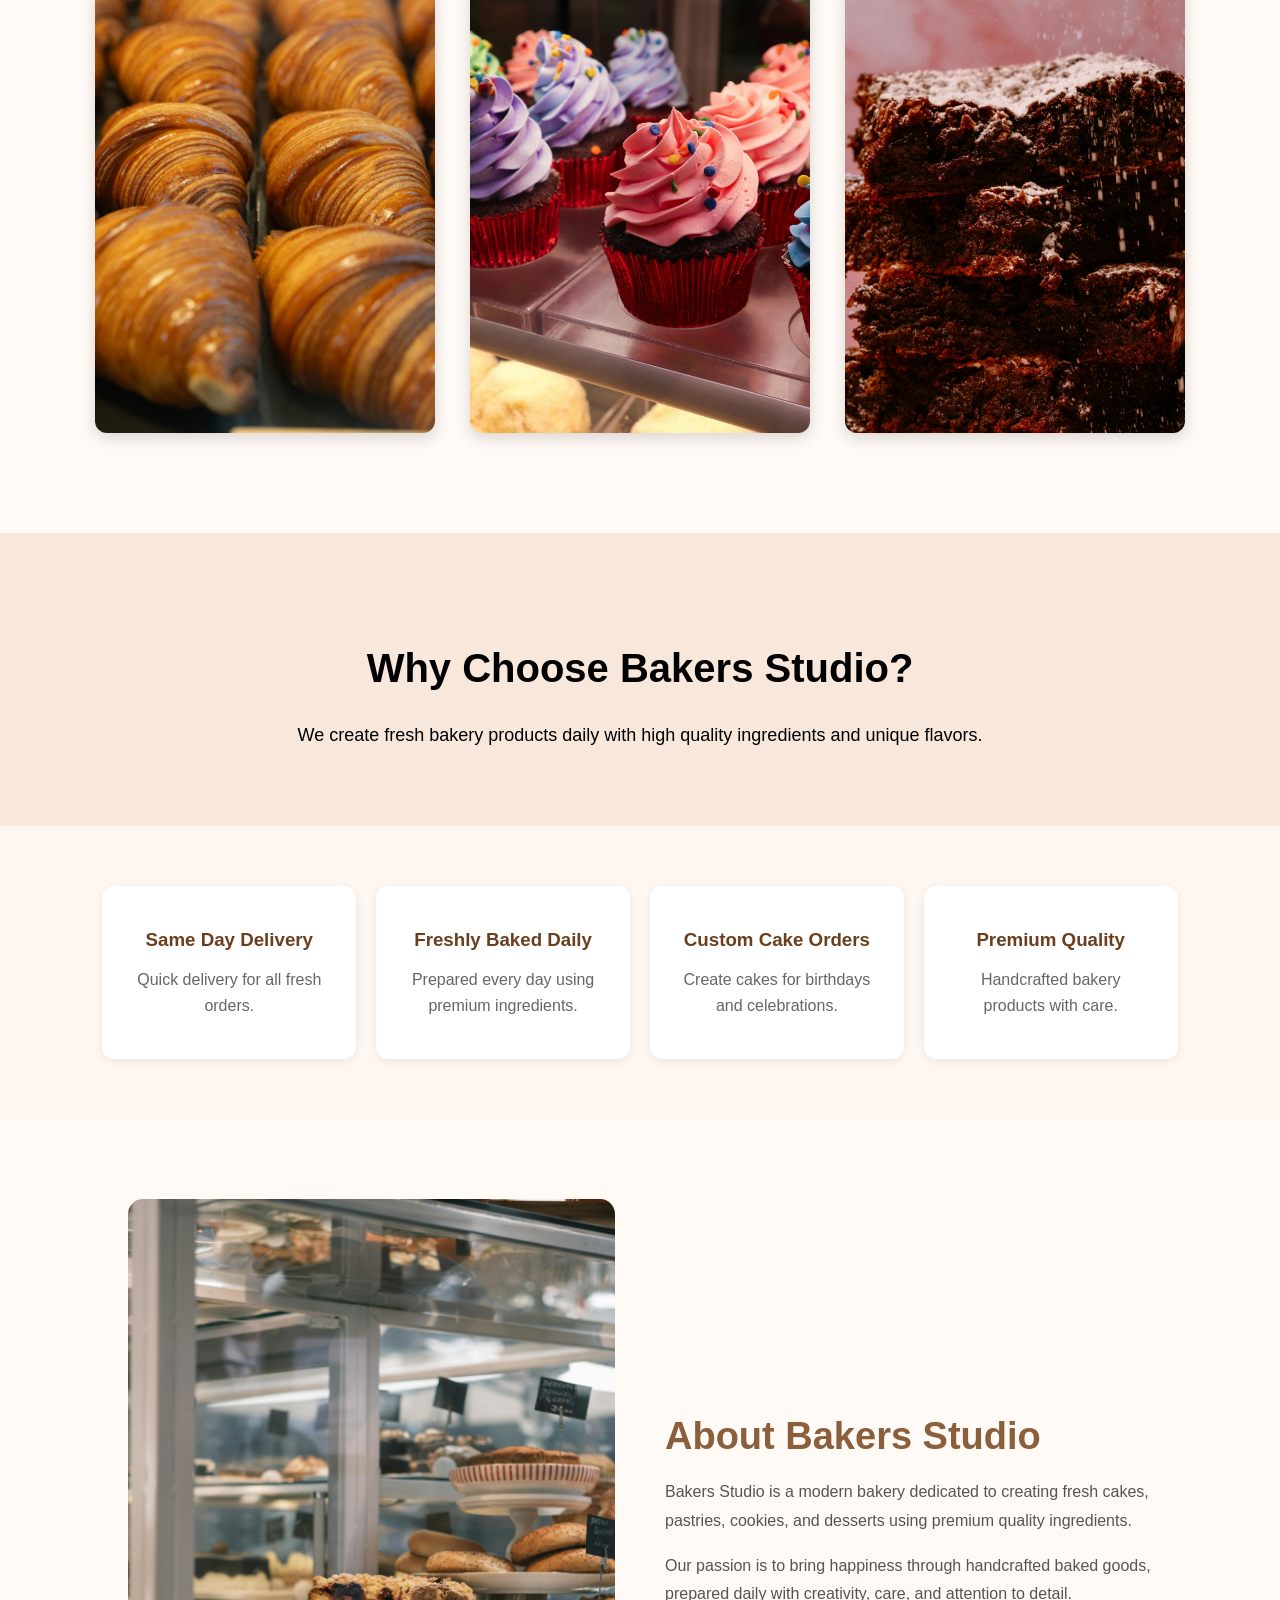
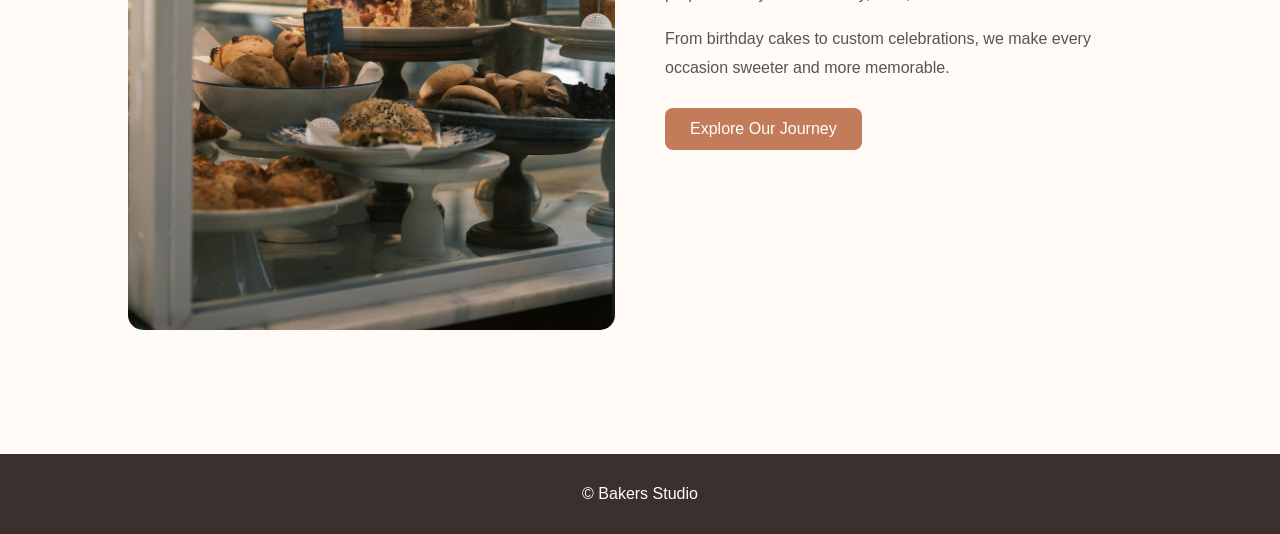
==== commit b22025ce: "Update BakersStudio website" ====
--- a/BakersStudio/index.html
+++ b/BakersStudio/index.html
@@ -181,5 +181,7 @@
 
 </footer>
 
+<script src="script.js"></script>
+
 </body>
 </html>
--- a/BakersStudio/style.css
+++ b/BakersStudio/style.css
@@ -56,21 +56,31 @@
 }
 
 .hero{
-    background:url("images/bakery.jpg");
-    background-size:cover;
-    background-position:center;
-    height:90vh;
-    display:flex;
-    justify-content:center;
-    align-items:center;
+    position: relative;
+    background-image: url("images/banner.jpg");
+    background-size: cover;
+    background-position: center;
+    background-repeat: no-repeat;
+    height: 90vh;
+    display: flex;
+    justify-content: center;
+    align-items: center;
+}
+
+.hero::before{
+    content: "";
+    position: absolute;
+    inset: 0;
+    background: rgba(0,0,0,0.35);
+    z-index: 0;
 }
 
 .overlay{
-    background:rgba(0,0,0,0.6);
-    padding:50px;
-    text-align:center;
-    color:white;
-    border-radius:10px;
+    position: relative;
+    z-index: 1;
+    text-align: center;
+    color: white;
+    padding: 20px;
 }
 
 .overlay h1{
@@ -335,7 +345,7 @@
 }
 .about-hero{
     height:300px;
-    background:url("images/bakery.jpg") center/cover;
+    background:url("images/about.jpg") center/cover;
     display:flex;
     justify-content:center;
     align-items:center;
@@ -1583,7 +1593,6 @@
     background-repeat: no-repeat;
 }
 
-/* dark layer */
 .hero::before {
     content: "";
     position: absolute;
@@ -1594,7 +1603,6 @@
     background: rgba(0,0,0,0.4);
 }
 
-/* keep text above overlay */
 .hero .overlay {
     position: relative;
     z-index: 1;
